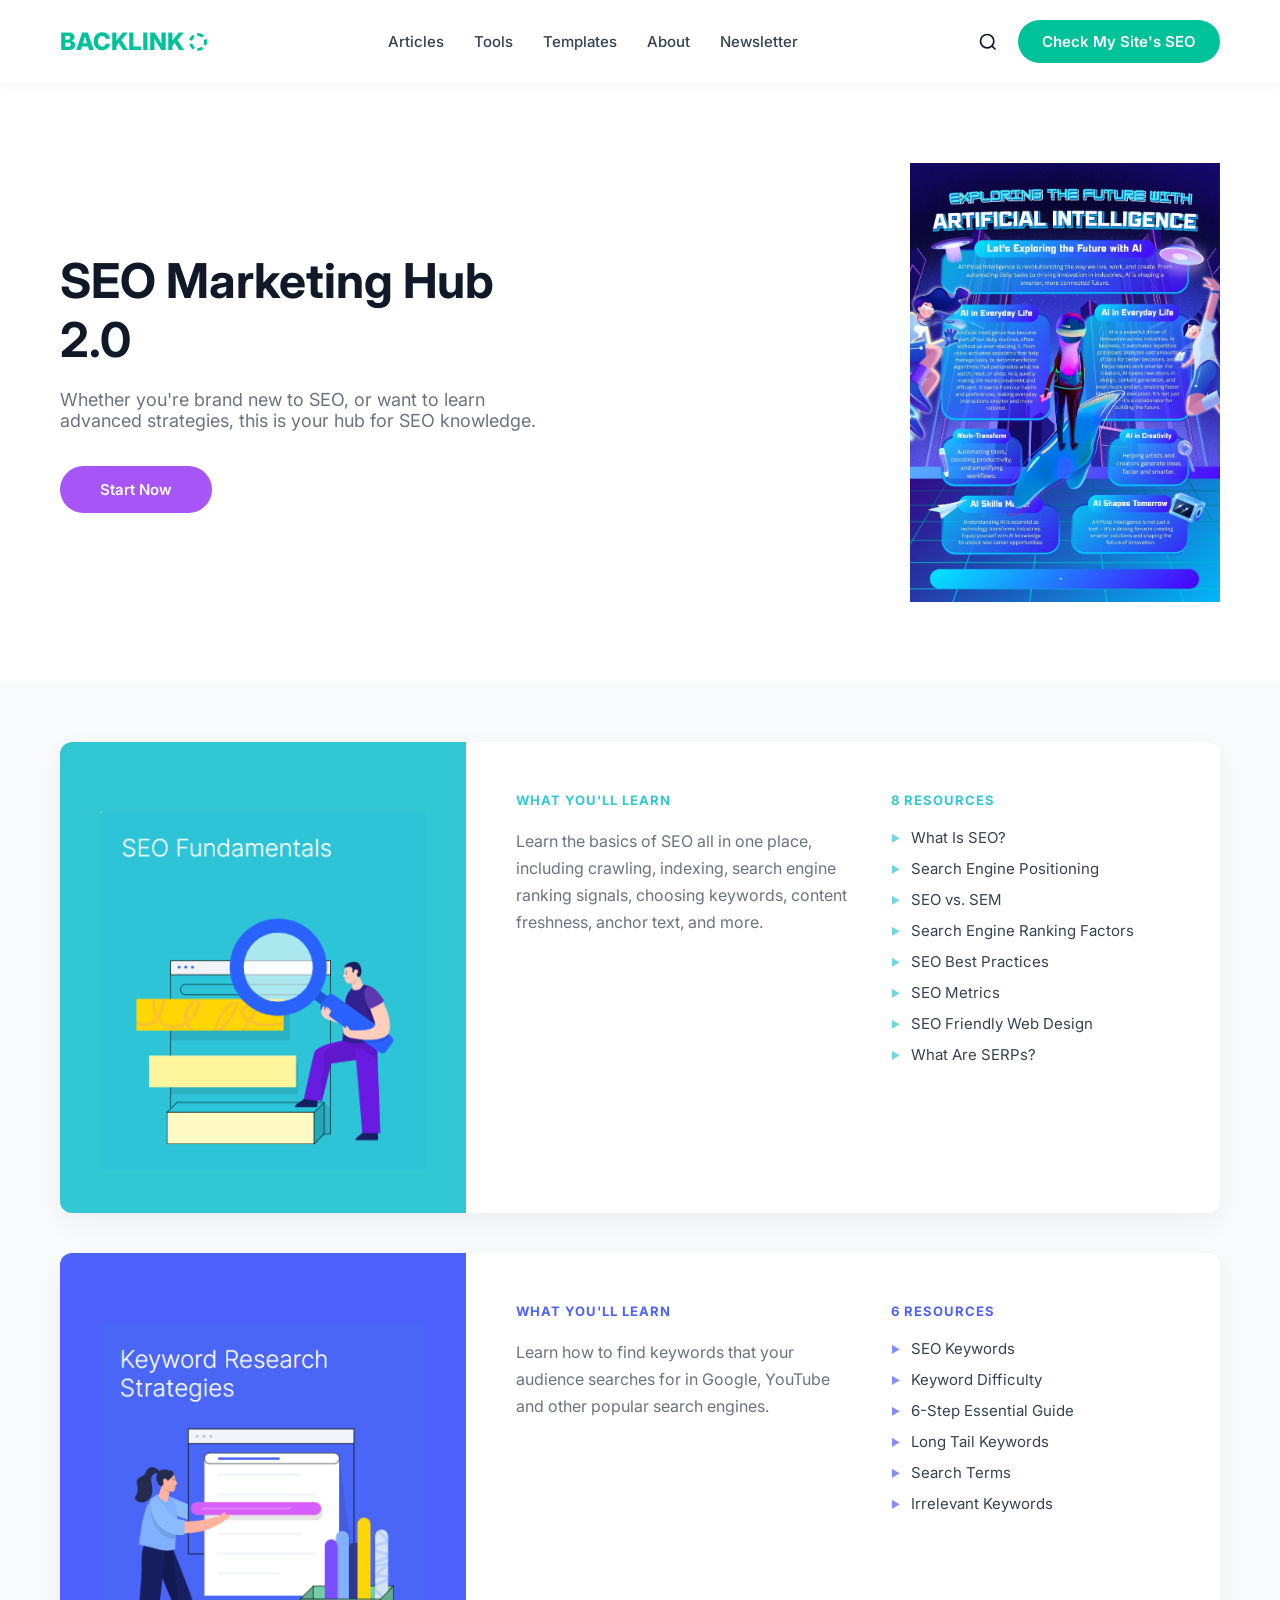
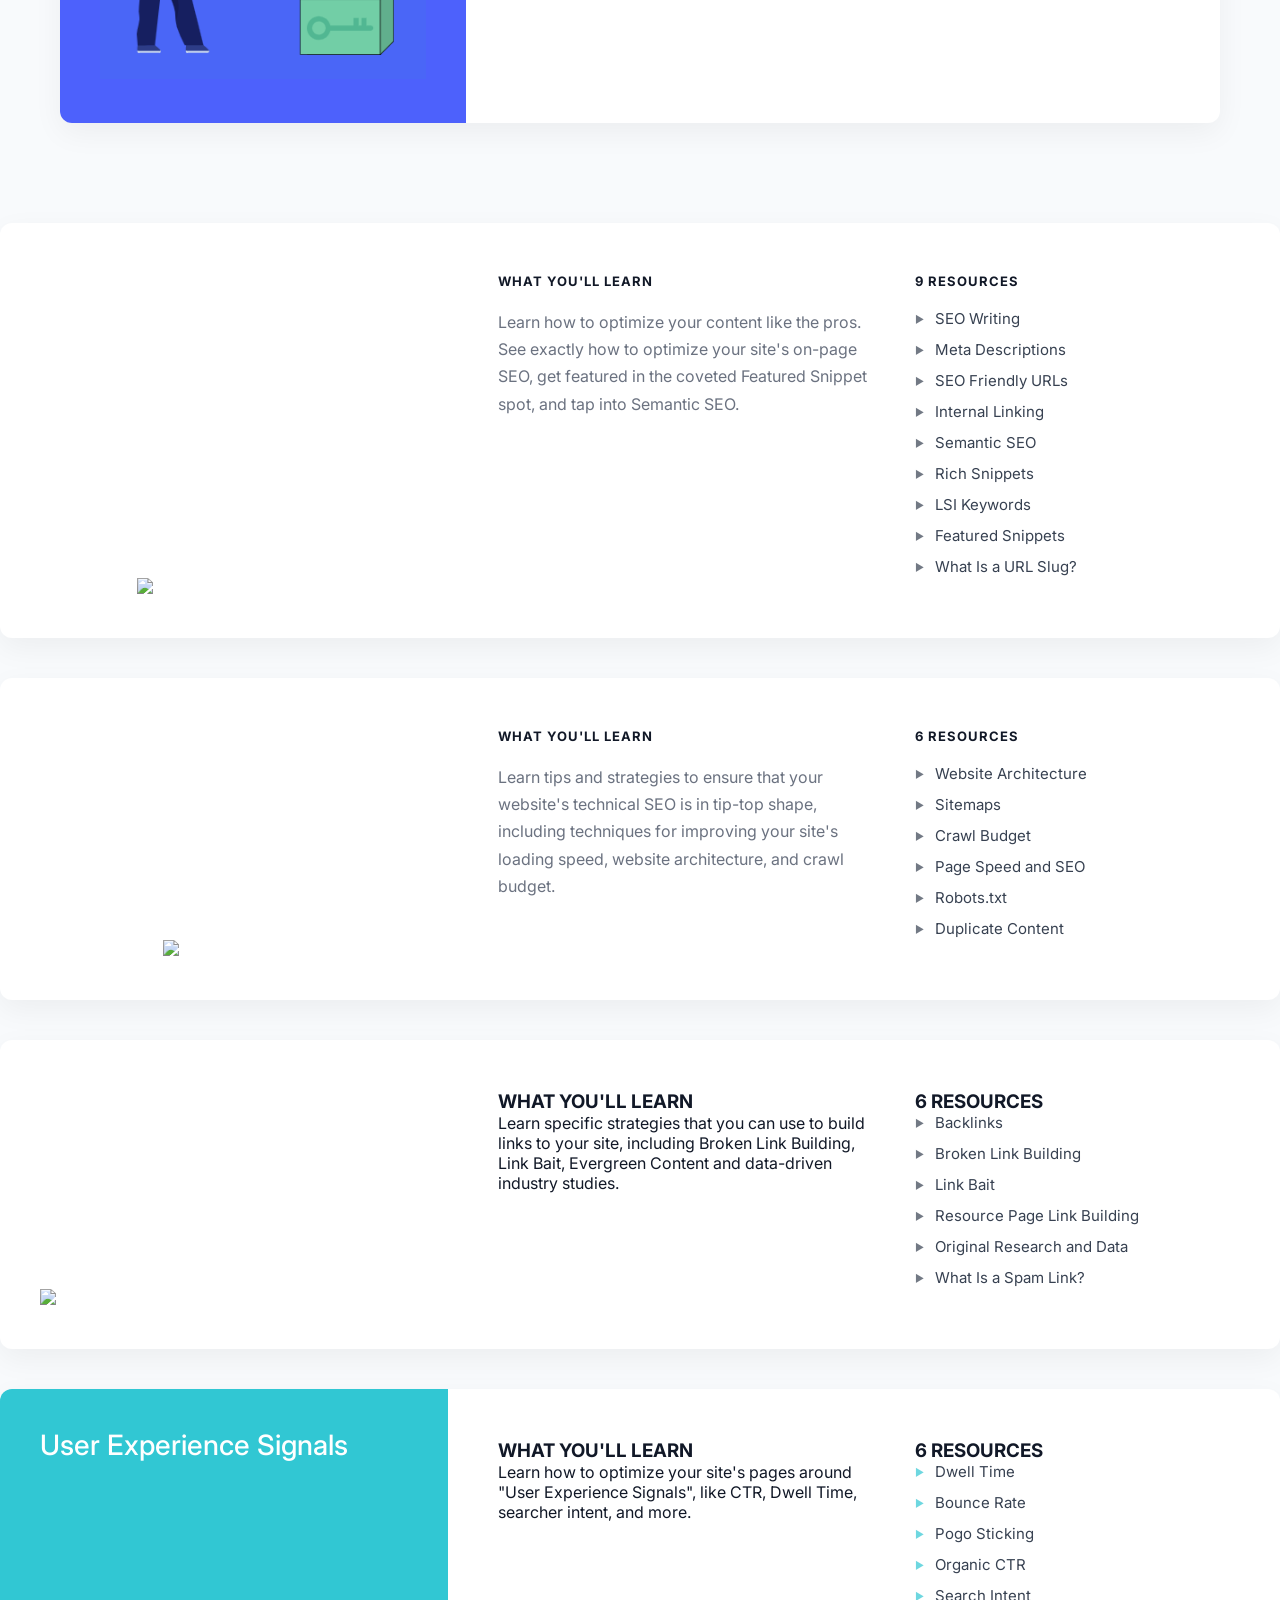
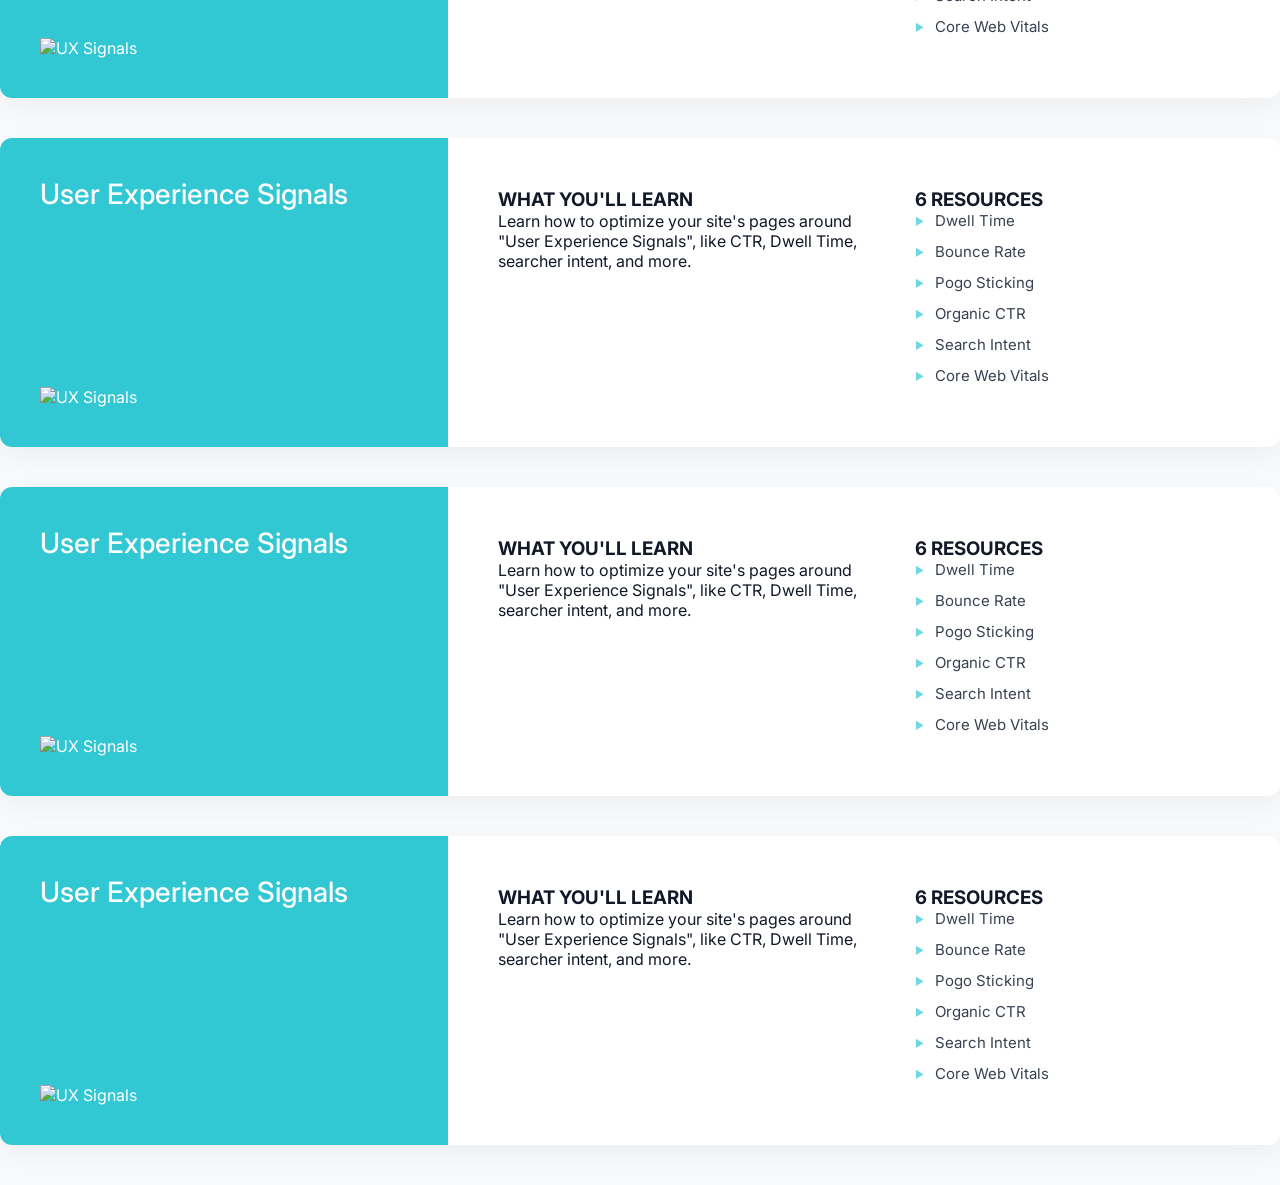
==== 2ndPage/2ndindex.html @ eccbd090 "first commit" ====
<!DOCTYPE html>
<html lang="en">
<head>
    <meta charset="UTF-8">
    <meta name="viewport" content="width=device-width, initial-scale=1.0">
    <title>SEO Marketing Hub - Clone</title>
    <!-- Using Google Fonts -->
    <link href="https://fonts.googleapis.com/css2?family=Inter:wght@400;500;600;700&display=swap" rel="stylesheet">
    
    <style>
        /* --- CSS VARIABLES (Existing + New) --- */
        :root {
            --primary-teal: #00C29A;
            --primary-teal-hover: #00a885;
            --primary-purple: #A855F7;
            --primary-purple-hover: #9333EA;
            --card-teal: #31C7D3;
            --card-blue: #4D61FC;
            --text-dark: #111827;
            --text-light: #6B7280;
            --bg-color: #ffffff;
            --font-family: 'Inter', sans-serif;
        }

        /* --- RESET & BASE STYLES --- */
        * {
            margin: 0;
            padding: 0;
            box-sizing: border-box;
        }

        body {
            font-family: var(--font-family);
            background-color: #f8fafc; /* Slightly gray background for contrast */
            color: var(--text-dark);
            overflow-x: hidden;
        }

        a { text-decoration: none; color: inherit; }

        .container {
            max-width: 1200px;
            margin: 0 auto;
            padding: 0 20px;
        }

        /* --- BUTTONS --- */
        .btn {
            display: inline-block;
            padding: 12px 24px;
            border-radius: 50px;
            font-weight: 600;
            font-size: 15px;
            text-align: center;
            cursor: pointer;
            transition: all 0.3s ease;
            border: none;
        }

        .btn-teal { background-color: var(--primary-teal); color: white; }
        .btn-teal:hover { background-color: var(--primary-teal-hover); transform: translateY(-2px); }
        .btn-purple { background-color: var(--primary-purple); color: white; padding: 14px 40px; }
        .btn-purple:hover { transform: translateY(-2px); box-shadow: 0 4px 12px rgba(168, 85, 247, 0.3); }

        /* --- HEADER / NAVBAR --- */
        header {
            padding: 20px 0;
            background: white;
            position: sticky;
            top: 0;
            z-index: 100;
            box-shadow: 0 2px 10px rgba(0,0,0,0.05);
        }

        .nav-container { display: flex; justify-content: space-between; align-items: center; }
        .logo { font-size: 24px; font-weight: 800; color: var(--primary-teal); display: flex; align-items: center; }
        .logo span { display: inline-block; width: 18px; height: 18px; border: 3px dashed var(--primary-teal); border-radius: 50%; margin-left: 5px; }

        .nav-links { display: flex; gap: 30px; align-items: center; }
        .nav-links a { font-size: 15px; font-weight: 500; color: #374151; }
        .nav-right { display: flex; align-items: center; gap: 20px; }

        .mobile-menu-btn { display: none; background: none; border: none; font-size: 24px; cursor: pointer; }

        /* --- HERO SECTION --- */
        .hero { padding: 80px 0; background: white; }
        .hero-container { display: flex; align-items: center; justify-content: space-between; gap: 40px; }
        .hero-content { flex: 1; max-width: 500px; }
        .hero-content h1 { font-size: 48px; margin-bottom: 20px; }
        .hero-content p { font-size: 18px; color: var(--text-light); margin-bottom: 35px; }
        .hero-image { flex: 1; display: flex; justify-content: flex-end; }
        .hero-image img { width: 50%; height: auto; }

        /* --- NEW COURSE SECTIONS (IMAGE CLONE) --- */
        .course-hub { padding: 60px 0; }

        .course-card {
            background: white;
            border-radius: 12px;
            display: flex;
            overflow: hidden;
            margin-bottom: 40px;
            box-shadow: 0 10px 30px rgba(0,0,0,0.05);
        }

        /* Left Side (Visual) */
        .card-visual {
            width: 35%;
            padding: 40px;
            color: white;
            display: flex;
            flex-direction: column;
            justify-content: space-between;
        }

        .card-visual h2 { font-size: 28px; font-weight: 500; line-height: 1.2; }
        .card-illustration { margin-top: 30px; text-align: center; }
        .card-illustration img { max-width: 100%; height: auto; }

        /* Right Side (Content) */
        .card-body {
            width: 65%;
            padding: 50px;
            display: grid;
            grid-template-columns: 1.2fr 1fr;
            gap: 40px;
        }

        .section-title {
            font-size: 13px;
            font-weight: 700;
            text-transform: uppercase;
            letter-spacing: 1px;
            margin-bottom: 20px;
        }

        .learn-text { color: var(--text-light); line-height: 1.7; font-size: 16px; }

        /* Resources List */
        .resource-list { list-style: none; }
        .resource-list li {
            font-size: 15px;
            margin-bottom: 12px;
            padding-left: 20px;
            position: relative;
            cursor: pointer;
            color: #374151;
            transition: 0.2s;
        }

        .resource-list li::before {
            content: "▶";
            position: absolute;
            left: 0;
            font-size: 10px;
            top: 4px;
            opacity: 0.7;
        }

        .resource-list li:hover { color: #000; font-weight: 500; transform: translateX(5px); }

        /* Theme Styling */
        .teal-theme .card-visual { background-color: var(--card-teal); }
        .teal-theme .section-title { color: var(--card-teal); }
        .teal-theme .resource-list li::before { color: var(--card-teal); }

        .blue-theme .card-visual { background-color: var(--card-blue); }
        .blue-theme .section-title { color: var(--card-blue); }
        .blue-theme .resource-list li::before { color: var(--card-blue); }

        /* --- RESPONSIVE DESIGN --- */

        /* Tablet View */
        @media (max-width: 992px) {
            .nav-links { display: none; }
            .mobile-menu-btn { display: block; }
            .course-card { flex-direction: column; }
            .card-visual, .card-body { width: 100%; }
            .card-visual { text-align: center; padding: 30px; }
            .card-illustration img { max-width: 200px; }
        }

        /* Mobile View */
        @media (max-width: 768px) {
            .hero-container { flex-direction: column; text-align: center; }
            .hero-content { max-width: 100%; }
            .card-body { grid-template-columns: 1fr; padding: 30px; gap: 30px; }
            .hero-content h1 { font-size: 32px; }
        }

        /* Mobile Nav Sidebar */
        .mobile-nav {
            position: fixed;
            top: 75px;
            left: -100%;
            width: 100%;
            height: 100vh;
            background: white;
            display: flex;
            flex-direction: column;
            padding: 40px;
            gap: 20px;
            transition: 0.3s;
            z-index: 99;
        }
        .mobile-nav.active { left: 0; }
    </style>
</head>
<body>

    <!-- Header / Navbar -->
    <header>
        <div class="container nav-container">
            <a href="#" class="logo">BACKLINK<span></span></a>
            <nav class="nav-links">
                <a href="#">Articles</a>
                <a href="#">Tools</a>
                <a href="#">Templates</a>
                <a href="#">About</a>
                <a href="#">Newsletter</a>
            </nav>
            <div class="nav-right">
                <svg width="20" height="20" viewBox="0 0 24 24" fill="none" stroke="currentColor" stroke-width="2"><circle cx="11" cy="11" r="8"></circle><line x1="21" y1="21" x2="16.65" y2="16.65"></line></svg>
                <a href="#" class="btn btn-teal">Check My Site's SEO</a>
                <button class="mobile-menu-btn" id="menuBtn">☰</button>
            </div>
        </div>
    </header>

    <div class="mobile-nav" id="mobileNav">
        <a href="#">Articles</a><a href="#">Tools</a><a href="#">Templates</a><a href="#">About</a>
    </div>

    <!-- Hero Section -->
    <section class="hero">
        <div class="container hero-container">
            <div class="hero-content">
                <h1>SEO Marketing Hub 2.0</h1>
                <p>Whether you're brand new to SEO, or want to learn advanced strategies, this is your hub for SEO knowledge.</p>
                <a href="#" class="btn btn-purple">Start Now</a>
            </div>
            <div class="hero-image">
                <img src="Screenshot (6).png" alt="">
                <!-- <img src="https://cdni.iconscout.com/illustration/premium/thumb/seo-marketing-4351980-3622081.png" alt="SEO Illustration"> -->
            </div>
        </div>
    </section>

    <!-- New Course Cards Section (Section Tag Based) -->
    <section class="course-hub">
        <div class="container">
            
            <!-- Card 1: SEO Fundamentals -->
            <section class="course-card teal-theme">
                <div class="card-visual">
                    <!-- <h2>SEO Fundamentals</h2> -->
                    <div class="card-illustration">
                        <img src="Screenshot.png" alt="SEO Icon">
                    </div>
                </div>
                <div class="card-body">
                    <div class="learn-col">
                        <h3 class="section-title">What You'll Learn</h3>
                        <p class="learn-text">Learn the basics of SEO all in one place, including crawling, indexing, search engine ranking signals, choosing keywords, content freshness, anchor text, and more.</p>
                    </div>
                    <div class="resource-col">
                        <h3 class="section-title">8 Resources</h3>
                        <ul class="resource-list">
                            <li>What Is SEO?</li>
                            <li>Search Engine Positioning</li>
                            <li>SEO vs. SEM</li>
                            <li>Search Engine Ranking Factors</li>
                            <li>SEO Best Practices</li>
                            <li>SEO Metrics</li>
                            <li>SEO Friendly Web Design</li>
                            <li>What Are SERPs?</li>
                        </ul>
                    </div>
                </div>
            </section>

            <!-- Card 2: Keyword Research Strategies -->
            <section class="course-card blue-theme">
                <div class="card-visual">
                    <!-- <h2>Keyword Research Strategies</h2> -->
                    <div class="card-illustration">
                        <img src="Screenshot (1).png" alt="Keyword Icon">
                    </div>
                </div>
                <div class="card-body">
                    <div class="learn-col">
                        <h3 class="section-title">What You'll Learn</h3>
                        <p class="learn-text">Learn how to find keywords that your audience searches for in Google, YouTube and other popular search engines.</p>
                    </div>
                    <div class="resource-col">
                        <h3 class="section-title">6 Resources</h3>
                        <ul class="resource-list">
                            <li>SEO Keywords</li>
                            <li>Keyword Difficulty</li>
                            <li>6-Step Essential Guide</li>
                            <li>Long Tail Keywords</li>
                            <li>Search Terms</li>
                            <li>Irrelevant Keywords</li>
                        </ul>
                    </div>
                </div>
            </section>

        </div>
    </section>

    <script>
        // Existing Menu Toggle
        const menuBtn = document.getElementById('menuBtn');
        const mobileNav = document.getElementById('mobileNav');

        menuBtn.addEventListener('click', () => {
            mobileNav.classList.toggle('active');
            menuBtn.innerHTML = mobileNav.classList.contains('active') ? '✕' : '☰';
        });

        // Interactive Resource List
        document.querySelectorAll('.resource-list li').forEach(item => {
            item.addEventListener('click', function() {
                alert("Navigating to: " + this.innerText);
            });
        });
    </script>







            <!-- সেকশন ১: Content Optimization Strategies -->
        <section class="course-card yellow-theme">
            <div class="card-visual">
                <h2>Content Optimization Strategies</h2>
                <div class="card-illustration">
                    <!-- এখানে আপনার ইলাস্ট্রেশন ইমেজ দিন -->
                    <img src="https://cdni.iconscout.com/illustration/premium/thumb/content-optimization-illustration-download-in-svg-png-gif-file-formats--marketing-strategy-digital-seo-pack-business-illustrations-4713589.png" alt="Content Optimization">
                </div>
            </div>
            
            <div class="card-body">
                <div class="learn-col">
                    <h3 class="section-title">WHAT YOU'LL LEARN</h3>
                    <p class="learn-text">
                        Learn how to optimize your content like the pros. See exactly how to optimize your site's on-page SEO, get featured in the coveted Featured Snippet spot, and tap into Semantic SEO.
                    </p>
                </div>
                <div class="resource-col">
                    <h3 class="section-title">9 RESOURCES</h3>
                    <ul class="resource-list">
                        <li>SEO Writing</li>
                        <li>Meta Descriptions</li>
                        <li>SEO Friendly URLs</li>
                        <li>Internal Linking</li>
                        <li>Semantic SEO</li>
                        <li>Rich Snippets</li>
                        <li>LSI Keywords</li>
                        <li>Featured Snippets</li>
                        <li>What Is a URL Slug?</li>
                    </ul>
                </div>
            </div>
        </section>

        <!-- সেকশন ২: Technical SEO -->
        <section class="course-card purple-theme">
            <div class="card-visual">
                <h2>Technical SEO</h2>
                <div class="card-illustration">
                    <!-- এখানে আপনার ইলাস্ট্রেশন ইমেজ দিন -->
                    <img src="https://cdni.iconscout.com/illustration/premium/thumb/technical-seo-illustration-download-in-svg-png-gif-file-formats--website-development-digital-marketing-search-engine-optimization-coding-pack-business-illustrations-5345638.png" alt="Technical SEO">
                </div>
            </div>
            
            <div class="card-body">
                <div class="learn-col">
                    <h3 class="section-title">WHAT YOU'LL LEARN</h3>
                    <p class="learn-text">
                        Learn tips and strategies to ensure that your website's technical SEO is in tip-top shape, including techniques for improving your site's loading speed, website architecture, and crawl budget.
                    </p>
                </div>
                <div class="resource-col">
                    <h3 class="section-title">6 RESOURCES</h3>
                    <ul class="resource-list">
                        <li>Website Architecture</li>
                        <li>Sitemaps</li>
                        <li>Crawl Budget</li>
                        <li>Page Speed and SEO</li>
                        <li>Robots.txt</li>
                        <li>Duplicate Content</li>
                    </ul>
                </div>
            </div>
        </section>





         <!-- সেকশন ১: Link Building -->
        <section class="course-card orange-theme">
            <div class="card-visual">
                <h2>Link Building for SEO</h2>
                <div class="illustration">
                    <img src="https://cdni.iconscout.com/illustration/premium/thumb/link-building-illustration-download-in-svg-png-gif-file-formats--seo-backlinks-digital-marketing-optimization-pack-business-illustrations-4819779.png" alt="Link Building">
                </div>
            </div>
            <div class="card-body">
                <div class="learn-info">
                    <h3>WHAT YOU'LL LEARN</h3>
                    <p>Learn specific strategies that you can use to build links to your site, including Broken Link Building, Link Bait, Evergreen Content and data-driven industry studies.</p>
                </div>
                <div class="resource-info">
                    <h3>6 RESOURCES</h3>
                    <ul class="resource-list">
                        <li>Backlinks</li>
                        <li>Broken Link Building</li>
                        <li>Link Bait</li>
                        <li>Resource Page Link Building</li>
                        <li>Original Research and Data</li>
                        <li>What Is a Spam Link?</li>
                    </ul>
                </div>
            </div>
        </section>

        <!-- সেকশন ২: User Experience Signals -->
        <section class="course-card teal-theme">
            <div class="card-visual">
                <h2>User Experience Signals</h2>
                <div class="illustration">
                    <img src="https://cdni.iconscout.com/illustration/premium/thumb/user-experience-illustration-download-in-svg-png-gif-file-formats--interface-ux-business-optimization-strategy-pack-illustrations-5077065.png" alt="UX Signals">
                </div>
            </div>
            <div class="card-body">
                <div class="learn-info">
                    <h3>WHAT YOU'LL LEARN</h3>
                    <p>Learn how to optimize your site's pages around "User Experience Signals", like CTR, Dwell Time, searcher intent, and more.</p>
                </div>
                <div class="resource-info">
                    <h3>6 RESOURCES</h3>
                    <ul class="resource-list">
                        <li>Dwell Time</li>
                        <li>Bounce Rate</li>
                        <li>Pogo Sticking</li>
                        <li>Organic CTR</li>
                        <li>Search Intent</li>
                        <li>Core Web Vitals</li>
                    </ul>
                </div>
            </div>
        </section>
        <!-- সেকশন 3: User Experience Signals -->
        <section class="course-card teal-theme">
            <div class="card-visual">
                <h2>User Experience Signals</h2>
                <div class="illustration">
                    <img src="https://cdni.iconscout.com/illustration/premium/thumb/user-experience-illustration-download-in-svg-png-gif-file-formats--interface-ux-business-optimization-strategy-pack-illustrations-5077065.png" alt="UX Signals">
                </div>
            </div>
            <div class="card-body">
                <div class="learn-info">
                    <h3>WHAT YOU'LL LEARN</h3>
                    <p>Learn how to optimize your site's pages around "User Experience Signals", like CTR, Dwell Time, searcher intent, and more.</p>
                </div>
                <div class="resource-info">
                    <h3>6 RESOURCES</h3>
                    <ul class="resource-list">
                        <li>Dwell Time</li>
                        <li>Bounce Rate</li>
                        <li>Pogo Sticking</li>
                        <li>Organic CTR</li>
                        <li>Search Intent</li>
                        <li>Core Web Vitals</li>
                    </ul>
                </div>
            </div>
        </section>
        <!-- সেকশন 4: User Experience Signals -->
        <section class="course-card teal-theme">
            <div class="card-visual">
                <h2>User Experience Signals</h2>
                <div class="illustration">
                    <img src="https://cdni.iconscout.com/illustration/premium/thumb/user-experience-illustration-download-in-svg-png-gif-file-formats--interface-ux-business-optimization-strategy-pack-illustrations-5077065.png" alt="UX Signals">
                </div>
            </div>
            <div class="card-body">
                <div class="learn-info">
                    <h3>WHAT YOU'LL LEARN</h3>
                    <p>Learn how to optimize your site's pages around "User Experience Signals", like CTR, Dwell Time, searcher intent, and more.</p>
                </div>
                <div class="resource-info">
                    <h3>6 RESOURCES</h3>
                    <ul class="resource-list">
                        <li>Dwell Time</li>
                        <li>Bounce Rate</li>
                        <li>Pogo Sticking</li>
                        <li>Organic CTR</li>
                        <li>Search Intent</li>
                        <li>Core Web Vitals</li>
                    </ul>
                </div>
            </div>
        </section>
        <!-- সেকশন 4: User Experience Signals -->
        <section class="course-card teal-theme">
            <div class="card-visual">
                <h2>User Experience Signals</h2>
                <div class="illustration">
                    <img src="https://cdni.iconscout.com/illustration/premium/thumb/user-experience-illustration-download-in-svg-png-gif-file-formats--interface-ux-business-optimization-strategy-pack-illustrations-5077065.png" alt="UX Signals">
                </div>
            </div>
            <div class="card-body">
                <div class="learn-info">
                    <h3>WHAT YOU'LL LEARN</h3>
                    <p>Learn how to optimize your site's pages around "User Experience Signals", like CTR, Dwell Time, searcher intent, and more.</p>
                </div>
                <div class="resource-info">
                    <h3>6 RESOURCES</h3>
                    <ul class="resource-list">
                        <li>Dwell Time</li>
                        <li>Bounce Rate</li>
                        <li>Pogo Sticking</li>
                        <li>Organic CTR</li>
                        <li>Search Intent</li>
                        <li>Core Web Vitals</li>
                    </ul>
                </div>
            </div>
        </section>








        







</body>
</html>
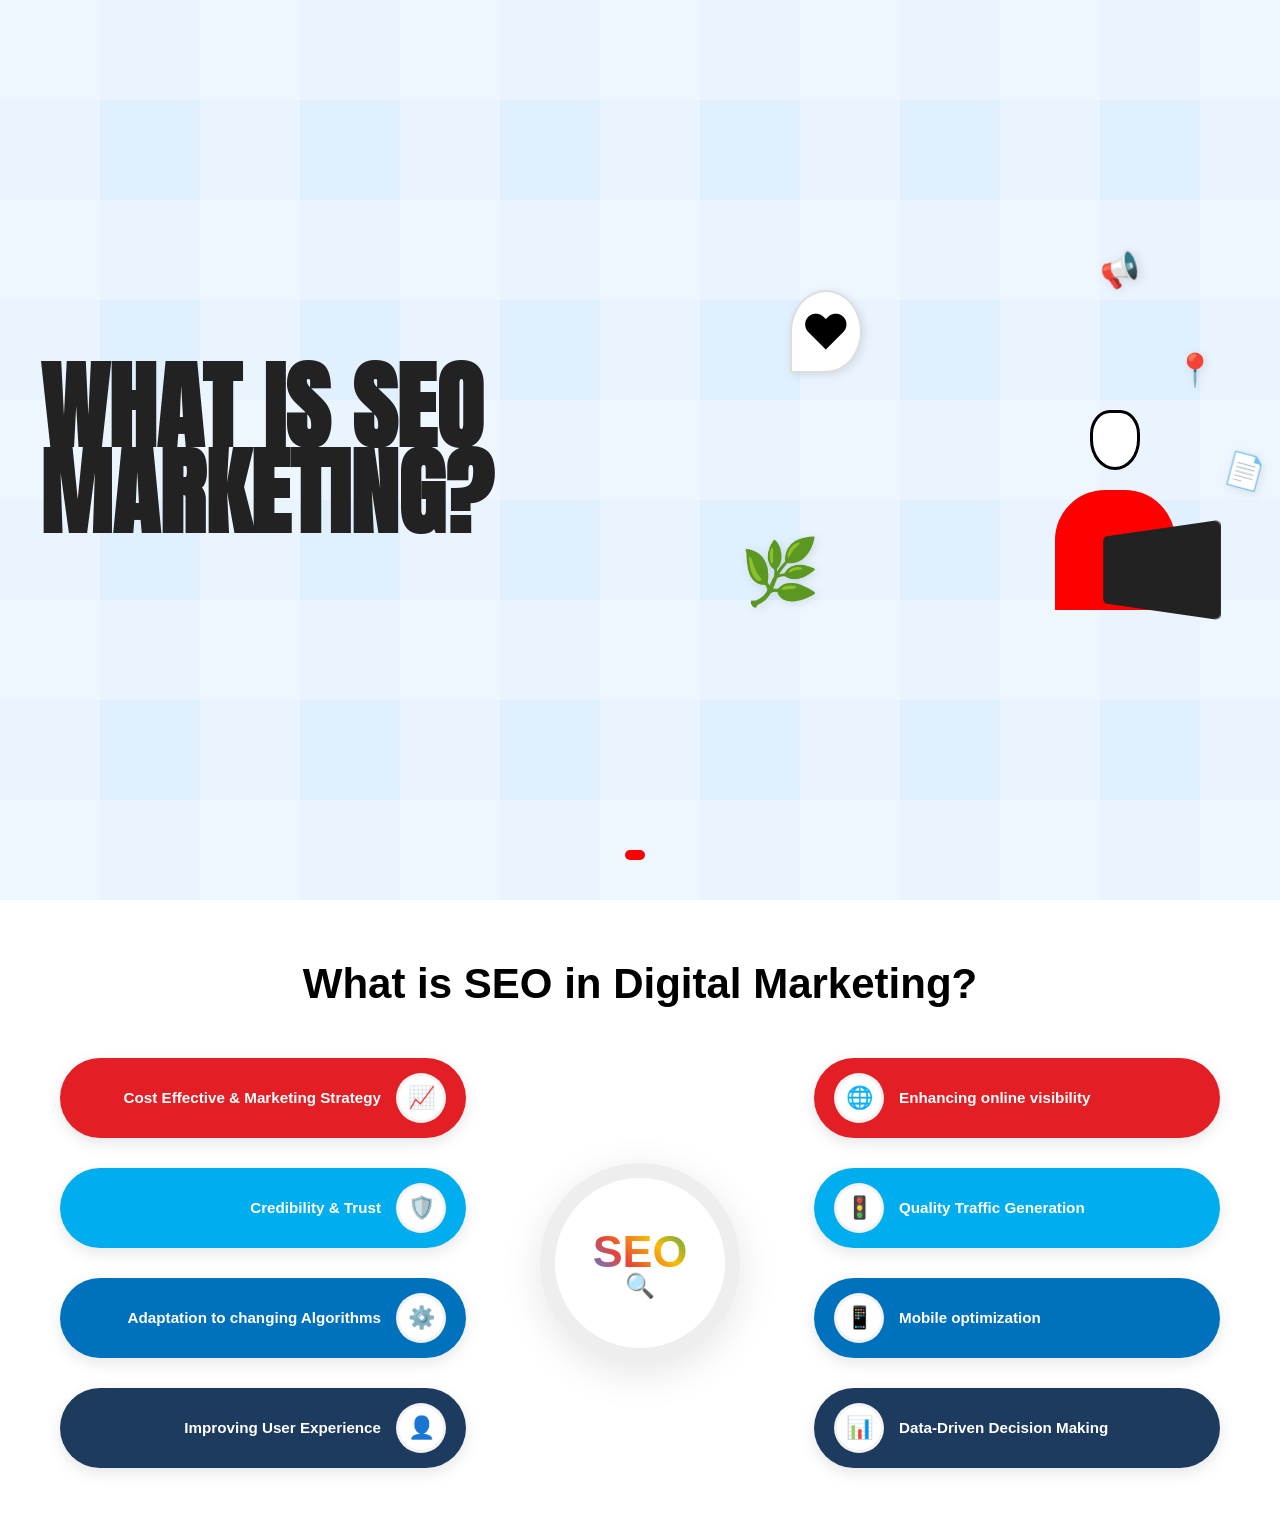
==== commit d4b4c76a: "2nd page add" ====
--- a/2ndPage/2ndindex.html
+++ b/2ndPage/2ndindex.html
@@ -3,551 +3,115 @@
 <head>
     <meta charset="UTF-8">
     <meta name="viewport" content="width=device-width, initial-scale=1.0">
-    <title>SEO Marketing Hub - Clone</title>
-    <!-- Using Google Fonts -->
-    <link href="https://fonts.googleapis.com/css2?family=Inter:wght@400;500;600;700&display=swap" rel="stylesheet">
-    
-    <style>
-        /* --- CSS VARIABLES (Existing + New) --- */
-        :root {
-            --primary-teal: #00C29A;
-            --primary-teal-hover: #00a885;
-            --primary-purple: #A855F7;
-            --primary-purple-hover: #9333EA;
-            --card-teal: #31C7D3;
-            --card-blue: #4D61FC;
-            --text-dark: #111827;
-            --text-light: #6B7280;
-            --bg-color: #ffffff;
-            --font-family: 'Inter', sans-serif;
-        }
-
-        /* --- RESET & BASE STYLES --- */
-        * {
-            margin: 0;
-            padding: 0;
-            box-sizing: border-box;
-        }
-
-        body {
-            font-family: var(--font-family);
-            background-color: #f8fafc; /* Slightly gray background for contrast */
-            color: var(--text-dark);
-            overflow-x: hidden;
-        }
-
-        a { text-decoration: none; color: inherit; }
-
-        .container {
-            max-width: 1200px;
-            margin: 0 auto;
-            padding: 0 20px;
-        }
-
-        /* --- BUTTONS --- */
-        .btn {
-            display: inline-block;
-            padding: 12px 24px;
-            border-radius: 50px;
-            font-weight: 600;
-            font-size: 15px;
-            text-align: center;
-            cursor: pointer;
-            transition: all 0.3s ease;
-            border: none;
-        }
-
-        .btn-teal { background-color: var(--primary-teal); color: white; }
-        .btn-teal:hover { background-color: var(--primary-teal-hover); transform: translateY(-2px); }
-        .btn-purple { background-color: var(--primary-purple); color: white; padding: 14px 40px; }
-        .btn-purple:hover { transform: translateY(-2px); box-shadow: 0 4px 12px rgba(168, 85, 247, 0.3); }
-
-        /* --- HEADER / NAVBAR --- */
-        header {
-            padding: 20px 0;
-            background: white;
-            position: sticky;
-            top: 0;
-            z-index: 100;
-            box-shadow: 0 2px 10px rgba(0,0,0,0.05);
-        }
-
-        .nav-container { display: flex; justify-content: space-between; align-items: center; }
-        .logo { font-size: 24px; font-weight: 800; color: var(--primary-teal); display: flex; align-items: center; }
-        .logo span { display: inline-block; width: 18px; height: 18px; border: 3px dashed var(--primary-teal); border-radius: 50%; margin-left: 5px; }
-
-        .nav-links { display: flex; gap: 30px; align-items: center; }
-        .nav-links a { font-size: 15px; font-weight: 500; color: #374151; }
-        .nav-right { display: flex; align-items: center; gap: 20px; }
-
-        .mobile-menu-btn { display: none; background: none; border: none; font-size: 24px; cursor: pointer; }
-
-        /* --- HERO SECTION --- */
-        .hero { padding: 80px 0; background: white; }
-        .hero-container { display: flex; align-items: center; justify-content: space-between; gap: 40px; }
-        .hero-content { flex: 1; max-width: 500px; }
-        .hero-content h1 { font-size: 48px; margin-bottom: 20px; }
-        .hero-content p { font-size: 18px; color: var(--text-light); margin-bottom: 35px; }
-        .hero-image { flex: 1; display: flex; justify-content: flex-end; }
-        .hero-image img { width: 50%; height: auto; }
-
-        /* --- NEW COURSE SECTIONS (IMAGE CLONE) --- */
-        .course-hub { padding: 60px 0; }
-
-        .course-card {
-            background: white;
-            border-radius: 12px;
-            display: flex;
-            overflow: hidden;
-            margin-bottom: 40px;
-            box-shadow: 0 10px 30px rgba(0,0,0,0.05);
-        }
-
-        /* Left Side (Visual) */
-        .card-visual {
-            width: 35%;
-            padding: 40px;
-            color: white;
-            display: flex;
-            flex-direction: column;
-            justify-content: space-between;
-        }
-
-        .card-visual h2 { font-size: 28px; font-weight: 500; line-height: 1.2; }
-        .card-illustration { margin-top: 30px; text-align: center; }
-        .card-illustration img { max-width: 100%; height: auto; }
-
-        /* Right Side (Content) */
-        .card-body {
-            width: 65%;
-            padding: 50px;
-            display: grid;
-            grid-template-columns: 1.2fr 1fr;
-            gap: 40px;
-        }
-
-        .section-title {
-            font-size: 13px;
-            font-weight: 700;
-            text-transform: uppercase;
-            letter-spacing: 1px;
-            margin-bottom: 20px;
-        }
-
-        .learn-text { color: var(--text-light); line-height: 1.7; font-size: 16px; }
-
-        /* Resources List */
-        .resource-list { list-style: none; }
-        .resource-list li {
-            font-size: 15px;
-            margin-bottom: 12px;
-            padding-left: 20px;
-            position: relative;
-            cursor: pointer;
-            color: #374151;
-            transition: 0.2s;
-        }
-
-        .resource-list li::before {
-            content: "▶";
-            position: absolute;
-            left: 0;
-            font-size: 10px;
-            top: 4px;
-            opacity: 0.7;
-        }
-
-        .resource-list li:hover { color: #000; font-weight: 500; transform: translateX(5px); }
-
-        /* Theme Styling */
-        .teal-theme .card-visual { background-color: var(--card-teal); }
-        .teal-theme .section-title { color: var(--card-teal); }
-        .teal-theme .resource-list li::before { color: var(--card-teal); }
-
-        .blue-theme .card-visual { background-color: var(--card-blue); }
-        .blue-theme .section-title { color: var(--card-blue); }
-        .blue-theme .resource-list li::before { color: var(--card-blue); }
-
-        /* --- RESPONSIVE DESIGN --- */
-
-        /* Tablet View */
-        @media (max-width: 992px) {
-            .nav-links { display: none; }
-            .mobile-menu-btn { display: block; }
-            .course-card { flex-direction: column; }
-            .card-visual, .card-body { width: 100%; }
-            .card-visual { text-align: center; padding: 30px; }
-            .card-illustration img { max-width: 200px; }
-        }
-
-        /* Mobile View */
-        @media (max-width: 768px) {
-            .hero-container { flex-direction: column; text-align: center; }
-            .hero-content { max-width: 100%; }
-            .card-body { grid-template-columns: 1fr; padding: 30px; gap: 30px; }
-            .hero-content h1 { font-size: 32px; }
-        }
-
-        /* Mobile Nav Sidebar */
-        .mobile-nav {
-            position: fixed;
-            top: 75px;
-            left: -100%;
-            width: 100%;
-            height: 100vh;
-            background: white;
-            display: flex;
-            flex-direction: column;
-            padding: 40px;
-            gap: 20px;
-            transition: 0.3s;
-            z-index: 99;
-        }
-        .mobile-nav.active { left: 0; }
-    </style>
+    <title>What is SEO Marketing?</title>
+    <link rel="stylesheet" href="2ndstyle.css">
+    <!-- Importing a bold font similar to the image -->
+    <link href="https://fonts.googleapis.com/css2?family=Anton&family=Inter:wght@400;700&display=swap" rel="stylesheet">
+    <link rel="icon" type="" href="image copy 4.png">
 </head>
 <body>
 
-    <!-- Header / Navbar -->
-    <header>
-        <div class="container nav-container">
-            <a href="#" class="logo">BACKLINK<span></span></a>
-            <nav class="nav-links">
-                <a href="#">Articles</a>
-                <a href="#">Tools</a>
-                <a href="#">Templates</a>
-                <a href="#">About</a>
-                <a href="#">Newsletter</a>
-            </nav>
-            <div class="nav-right">
-                <svg width="20" height="20" viewBox="0 0 24 24" fill="none" stroke="currentColor" stroke-width="2"><circle cx="11" cy="11" r="8"></circle><line x1="21" y1="21" x2="16.65" y2="16.65"></line></svg>
-                <a href="#" class="btn btn-teal">Check My Site's SEO</a>
-                <button class="mobile-menu-btn" id="menuBtn">☰</button>
+    <main class="hero-container">
+        <div class="grid-background"></div>
+        
+        <div class="content-wrapper">
+            <!-- Left Side: Text Content -->
+            <div class="text-section">
+                <h1>WHAT IS SEO <br> MARKETING?</h1>
+            </div>
+
+            <!-- Right Side: Illustration Placeholder -->
+            <div class="illustration-section">
+                <div class="illustration-container">
+                    <!-- Main Person Shape (Simplified) -->
+                    <div class="person">
+                        <div class="head"></div>
+                        <div class="body"></div>
+                        <div class="laptop"></div>
+                    </div>
+                    <!-- Surrounding Icons (Simplified) -->
+                    <div class="icon heart">❤️</div>
+                    <div class="icon megaphone">📢</div>
+                    <div class="icon location">📍</div>
+                    <div class="icon document">📄</div>
+                    <div class="icon plant">🌿</div>
+                </div>
             </div>
         </div>
-    </header>
 
-    <div class="mobile-nav" id="mobileNav">
-        <a href="#">Articles</a><a href="#">Tools</a><a href="#">Templates</a><a href="#">About</a>
-    </div>
-
-    <!-- Hero Section -->
-    <section class="hero">
-        <div class="container hero-container">
-            <div class="hero-content">
-                <h1>SEO Marketing Hub 2.0</h1>
-                <p>Whether you're brand new to SEO, or want to learn advanced strategies, this is your hub for SEO knowledge.</p>
-                <a href="#" class="btn btn-purple">Start Now</a>
+        <!-- Footer Logo -->
+        <footer class="footer">
+            <div class="logo">
+                <span class="logo-icon"></span>
+                <span class="logo-text"></span>
             </div>
-            <div class="hero-image">
-                <img src="Screenshot (6).png" alt="">
-                <!-- <img src="https://cdni.iconscout.com/illustration/premium/thumb/seo-marketing-4351980-3622081.png" alt="SEO Illustration"> -->
-            </div>
-        </div>
-    </section>
-
-    <!-- New Course Cards Section (Section Tag Based) -->
-    <section class="course-hub">
-        <div class="container">
-            
-            <!-- Card 1: SEO Fundamentals -->
-            <section class="course-card teal-theme">
-                <div class="card-visual">
-                    <!-- <h2>SEO Fundamentals</h2> -->
-                    <div class="card-illustration">
-                        <img src="Screenshot.png" alt="SEO Icon">
-                    </div>
-                </div>
-                <div class="card-body">
-                    <div class="learn-col">
-                        <h3 class="section-title">What You'll Learn</h3>
-                        <p class="learn-text">Learn the basics of SEO all in one place, including crawling, indexing, search engine ranking signals, choosing keywords, content freshness, anchor text, and more.</p>
-                    </div>
-                    <div class="resource-col">
-                        <h3 class="section-title">8 Resources</h3>
-                        <ul class="resource-list">
-                            <li>What Is SEO?</li>
-                            <li>Search Engine Positioning</li>
-                            <li>SEO vs. SEM</li>
-                            <li>Search Engine Ranking Factors</li>
-                            <li>SEO Best Practices</li>
-                            <li>SEO Metrics</li>
-                            <li>SEO Friendly Web Design</li>
-                            <li>What Are SERPs?</li>
-                        </ul>
-                    </div>
-                </div>
-            </section>
-
-            <!-- Card 2: Keyword Research Strategies -->
-            <section class="course-card blue-theme">
-                <div class="card-visual">
-                    <!-- <h2>Keyword Research Strategies</h2> -->
-                    <div class="card-illustration">
-                        <img src="Screenshot (1).png" alt="Keyword Icon">
-                    </div>
-                </div>
-                <div class="card-body">
-                    <div class="learn-col">
-                        <h3 class="section-title">What You'll Learn</h3>
-                        <p class="learn-text">Learn how to find keywords that your audience searches for in Google, YouTube and other popular search engines.</p>
-                    </div>
-                    <div class="resource-col">
-                        <h3 class="section-title">6 Resources</h3>
-                        <ul class="resource-list">
-                            <li>SEO Keywords</li>
-                            <li>Keyword Difficulty</li>
-                            <li>6-Step Essential Guide</li>
-                            <li>Long Tail Keywords</li>
-                            <li>Search Terms</li>
-                            <li>Irrelevant Keywords</li>
-                        </ul>
-                    </div>
-                </div>
-            </section>
-
-        </div>
-    </section>
-
-    <script>
-        // Existing Menu Toggle
-        const menuBtn = document.getElementById('menuBtn');
-        const mobileNav = document.getElementById('mobileNav');
-
-        menuBtn.addEventListener('click', () => {
-            mobileNav.classList.toggle('active');
-            menuBtn.innerHTML = mobileNav.classList.contains('active') ? '✕' : '☰';
-        });
-
-        // Interactive Resource List
-        document.querySelectorAll('.resource-list li').forEach(item => {
-            item.addEventListener('click', function() {
-                alert("Navigating to: " + this.innerText);
-            });
-        });
-    </script>
+        </footer>
+    </main>
 
 
 
 
 
+    <!-- SEO Infographic Section Start -->
+<section class="seo-marketing-container">
 
+    <h2>What is SEO in Digital Marketing?</h2>
 
-            <!-- সেকশন ১: Content Optimization Strategies -->
-        <section class="course-card yellow-theme">
-            <div class="card-visual">
-                <h2>Content Optimization Strategies</h2>
-                <div class="card-illustration">
-                    <!-- এখানে আপনার ইলাস্ট্রেশন ইমেজ দিন -->
-                    <img src="https://cdni.iconscout.com/illustration/premium/thumb/content-optimization-illustration-download-in-svg-png-gif-file-formats--marketing-strategy-digital-seo-pack-business-illustrations-4713589.png" alt="Content Optimization">
-                </div>
+    <div class="infographic-wrapper">
+        <!-- Left Column -->
+        <div class="info-column left-side">
+            <div class="info-item bg-red">
+                <div class="text">Cost Effective & Marketing Strategy</div>
+                <div class="icon-box">📈</div>
             </div>
-            
-            <div class="card-body">
-                <div class="learn-col">
-                    <h3 class="section-title">WHAT YOU'LL LEARN</h3>
-                    <p class="learn-text">
-                        Learn how to optimize your content like the pros. See exactly how to optimize your site's on-page SEO, get featured in the coveted Featured Snippet spot, and tap into Semantic SEO.
-                    </p>
-                </div>
-                <div class="resource-col">
-                    <h3 class="section-title">9 RESOURCES</h3>
-                    <ul class="resource-list">
-                        <li>SEO Writing</li>
-                        <li>Meta Descriptions</li>
-                        <li>SEO Friendly URLs</li>
-                        <li>Internal Linking</li>
-                        <li>Semantic SEO</li>
-                        <li>Rich Snippets</li>
-                        <li>LSI Keywords</li>
-                        <li>Featured Snippets</li>
-                        <li>What Is a URL Slug?</li>
-                    </ul>
-                </div>
+            <div class="info-item bg-cyan">
+                <div class="text">Credibility & Trust</div>
+                <div class="icon-box">🛡️</div>
             </div>
-        </section>
+            <div class="info-item bg-blue">
+                <div class="text">Adaptation to changing Algorithms</div>
+                <div class="icon-box">⚙️</div>
+            </div>
+            <div class="info-item bg-navy">
+                <div class="text">Improving User Experience</div>
+                <div class="icon-box">👤</div>
+            </div>
+        </div>
 
-        <!-- সেকশন ২: Technical SEO -->
-        <section class="course-card purple-theme">
-            <div class="card-visual">
-                <h2>Technical SEO</h2>
-                <div class="card-illustration">
-                    <!-- এখানে আপনার ইলাস্ট্রেশন ইমেজ দিন -->
-                    <img src="https://cdni.iconscout.com/illustration/premium/thumb/technical-seo-illustration-download-in-svg-png-gif-file-formats--website-development-digital-marketing-search-engine-optimization-coding-pack-business-illustrations-5345638.png" alt="Technical SEO">
-                </div>
+        <!-- Center Hub -->
+        <div class="center-hub">
+            <span>SEO</span>
+            <div class="magnifier">🔍</div>
+        </div>
+
+        <!-- Right Column -->
+        <div class="info-column right-side">
+            <div class="info-item bg-red">
+                <div class="text">Enhancing online visibility</div>
+                <div class="icon-box">🌐</div>
             </div>
-            
-            <div class="card-body">
-                <div class="learn-col">
-                    <h3 class="section-title">WHAT YOU'LL LEARN</h3>
-                    <p class="learn-text">
-                        Learn tips and strategies to ensure that your website's technical SEO is in tip-top shape, including techniques for improving your site's loading speed, website architecture, and crawl budget.
-                    </p>
-                </div>
-                <div class="resource-col">
-                    <h3 class="section-title">6 RESOURCES</h3>
-                    <ul class="resource-list">
-                        <li>Website Architecture</li>
-                        <li>Sitemaps</li>
-                        <li>Crawl Budget</li>
-                        <li>Page Speed and SEO</li>
-                        <li>Robots.txt</li>
-                        <li>Duplicate Content</li>
-                    </ul>
-                </div>
+            <div class="info-item bg-cyan">
+                <div class="text">Quality Traffic Generation</div>
+                <div class="icon-box">🚦</div>
             </div>
-        </section>
+            <div class="info-item bg-blue">
+                <div class="text">Mobile optimization</div>
+                <div class="icon-box">📱</div>
+            </div>
+            <div class="info-item bg-navy">
+                <div class="text">Data-Driven Decision Making</div>
+                <div class="icon-box">📊</div>
+            </div>
+        </div>
+    </div>
+
+</section>
+<!-- SEO Infographic Section End -->
 
 
 
 
 
-         <!-- সেকশন ১: Link Building -->
-        <section class="course-card orange-theme">
-            <div class="card-visual">
-                <h2>Link Building for SEO</h2>
-                <div class="illustration">
-                    <img src="https://cdni.iconscout.com/illustration/premium/thumb/link-building-illustration-download-in-svg-png-gif-file-formats--seo-backlinks-digital-marketing-optimization-pack-business-illustrations-4819779.png" alt="Link Building">
-                </div>
-            </div>
-            <div class="card-body">
-                <div class="learn-info">
-                    <h3>WHAT YOU'LL LEARN</h3>
-                    <p>Learn specific strategies that you can use to build links to your site, including Broken Link Building, Link Bait, Evergreen Content and data-driven industry studies.</p>
-                </div>
-                <div class="resource-info">
-                    <h3>6 RESOURCES</h3>
-                    <ul class="resource-list">
-                        <li>Backlinks</li>
-                        <li>Broken Link Building</li>
-                        <li>Link Bait</li>
-                        <li>Resource Page Link Building</li>
-                        <li>Original Research and Data</li>
-                        <li>What Is a Spam Link?</li>
-                    </ul>
-                </div>
-            </div>
-        </section>
-
-        <!-- সেকশন ২: User Experience Signals -->
-        <section class="course-card teal-theme">
-            <div class="card-visual">
-                <h2>User Experience Signals</h2>
-                <div class="illustration">
-                    <img src="https://cdni.iconscout.com/illustration/premium/thumb/user-experience-illustration-download-in-svg-png-gif-file-formats--interface-ux-business-optimization-strategy-pack-illustrations-5077065.png" alt="UX Signals">
-                </div>
-            </div>
-            <div class="card-body">
-                <div class="learn-info">
-                    <h3>WHAT YOU'LL LEARN</h3>
-                    <p>Learn how to optimize your site's pages around "User Experience Signals", like CTR, Dwell Time, searcher intent, and more.</p>
-                </div>
-                <div class="resource-info">
-                    <h3>6 RESOURCES</h3>
-                    <ul class="resource-list">
-                        <li>Dwell Time</li>
-                        <li>Bounce Rate</li>
-                        <li>Pogo Sticking</li>
-                        <li>Organic CTR</li>
-                        <li>Search Intent</li>
-                        <li>Core Web Vitals</li>
-                    </ul>
-                </div>
-            </div>
-        </section>
-        <!-- সেকশন 3: User Experience Signals -->
-        <section class="course-card teal-theme">
-            <div class="card-visual">
-                <h2>User Experience Signals</h2>
-                <div class="illustration">
-                    <img src="https://cdni.iconscout.com/illustration/premium/thumb/user-experience-illustration-download-in-svg-png-gif-file-formats--interface-ux-business-optimization-strategy-pack-illustrations-5077065.png" alt="UX Signals">
-                </div>
-            </div>
-            <div class="card-body">
-                <div class="learn-info">
-                    <h3>WHAT YOU'LL LEARN</h3>
-                    <p>Learn how to optimize your site's pages around "User Experience Signals", like CTR, Dwell Time, searcher intent, and more.</p>
-                </div>
-                <div class="resource-info">
-                    <h3>6 RESOURCES</h3>
-                    <ul class="resource-list">
-                        <li>Dwell Time</li>
-                        <li>Bounce Rate</li>
-                        <li>Pogo Sticking</li>
-                        <li>Organic CTR</li>
-                        <li>Search Intent</li>
-                        <li>Core Web Vitals</li>
-                    </ul>
-                </div>
-            </div>
-        </section>
-        <!-- সেকশন 4: User Experience Signals -->
-        <section class="course-card teal-theme">
-            <div class="card-visual">
-                <h2>User Experience Signals</h2>
-                <div class="illustration">
-                    <img src="https://cdni.iconscout.com/illustration/premium/thumb/user-experience-illustration-download-in-svg-png-gif-file-formats--interface-ux-business-optimization-strategy-pack-illustrations-5077065.png" alt="UX Signals">
-                </div>
-            </div>
-            <div class="card-body">
-                <div class="learn-info">
-                    <h3>WHAT YOU'LL LEARN</h3>
-                    <p>Learn how to optimize your site's pages around "User Experience Signals", like CTR, Dwell Time, searcher intent, and more.</p>
-                </div>
-                <div class="resource-info">
-                    <h3>6 RESOURCES</h3>
-                    <ul class="resource-list">
-                        <li>Dwell Time</li>
-                        <li>Bounce Rate</li>
-                        <li>Pogo Sticking</li>
-                        <li>Organic CTR</li>
-                        <li>Search Intent</li>
-                        <li>Core Web Vitals</li>
-                    </ul>
-                </div>
-            </div>
-        </section>
-        <!-- সেকশন 4: User Experience Signals -->
-        <section class="course-card teal-theme">
-            <div class="card-visual">
-                <h2>User Experience Signals</h2>
-                <div class="illustration">
-                    <img src="https://cdni.iconscout.com/illustration/premium/thumb/user-experience-illustration-download-in-svg-png-gif-file-formats--interface-ux-business-optimization-strategy-pack-illustrations-5077065.png" alt="UX Signals">
-                </div>
-            </div>
-            <div class="card-body">
-                <div class="learn-info">
-                    <h3>WHAT YOU'LL LEARN</h3>
-                    <p>Learn how to optimize your site's pages around "User Experience Signals", like CTR, Dwell Time, searcher intent, and more.</p>
-                </div>
-                <div class="resource-info">
-                    <h3>6 RESOURCES</h3>
-                    <ul class="resource-list">
-                        <li>Dwell Time</li>
-                        <li>Bounce Rate</li>
-                        <li>Pogo Sticking</li>
-                        <li>Organic CTR</li>
-                        <li>Search Intent</li>
-                        <li>Core Web Vitals</li>
-                    </ul>
-                </div>
-            </div>
-        </section>
-
-
-
-
-
-
-
-
-        
-
-
-
-
-
-
-
+    <script src="2ndsceript.js"></script>
 </body>
 </html>
--- a/2ndPage/2ndstyle.css
+++ b/2ndPage/2ndstyle.css
@@ -0,0 +1,401 @@
+* {
+    margin: 0;
+    padding: 0;
+    box-sizing: border-box;
+}
+
+body {
+    font-family: 'Inter', sans-serif;
+    overflow-x: hidden;
+}
+
+/* Background Grid Pattern */
+.hero-container {
+    position: relative;
+    width: 100%;
+    min-height: 100vh;
+    background-color: #e0f0ff;
+    display: flex;
+    flex-direction: column;
+    justify-content: center;
+    align-items: center;
+    padding: 20px;
+}
+
+.grid-background {
+    position: absolute;
+    top: 0;
+    left: 0;
+    width: 100%;
+    height: 100%;
+    background-image: 
+        linear-gradient(90deg, rgba(255,255,255,0.5) 50%, transparent 50%),
+        linear-gradient(rgba(255,255,255,0.5) 50%, transparent 50%);
+    background-size: 200px 200px; /* Adjust grid size */
+    z-index: 0;
+    opacity: 0.6;
+}
+
+/* Content Layout */
+.content-wrapper {
+    position: relative;
+    z-index: 1;
+    display: flex;
+    width: 100%;
+    max-width: 1200px;
+    align-items: center;
+    justify-content: space-between;
+    gap: 40px;
+}
+
+/* Text Section */
+.text-section h1 {
+    font-family: 'Anton', sans-serif;
+    font-size: clamp(3rem, 10vw, 6rem);
+    line-height: 0.9;
+    color: #222;
+    text-transform: uppercase;
+}
+
+/* Illustration Section */
+.illustration-section {
+    position: relative;
+    width: 100%;
+    max-width: 500px;
+    height: 400px;
+}
+
+.illustration-container {
+    position: relative;
+    width: 100%;
+    height: 100%;
+}
+
+/* Simple CSS Illustration Elements */
+.person {
+    position: absolute;
+    bottom: 10%;
+    right: 10%;
+    width: 150px;
+    height: 200px;
+}
+
+.person .head {
+    width: 50px;
+    height: 60px;
+    background: #fff;
+    border: 3px solid #000;
+    border-radius: 40% 40% 50% 50%;
+    position: absolute;
+    top: 0;
+    left: 50px;
+    z-index: 2;
+}
+
+.person .body {
+    width: 120px;
+    height: 120px;
+    background: #ff0000;
+    border-radius: 50px 50px 0 0;
+    position: absolute;
+    bottom: 0;
+    left: 15px;
+}
+
+.laptop {
+    width: 120px;
+    height: 80px;
+    background: #222;
+    border-radius: 5px;
+    position: absolute;
+    bottom: 0;
+    right: -20px;
+    transform: perspective(100px) rotateY(-20deg);
+}
+
+/* Floating Icons */
+.icon {
+    position: absolute;
+    font-size: 2rem;
+    filter: drop-shadow(2px 2px 5px rgba(0,0,0,0.1));
+    animation: float 3s ease-in-out infinite;
+}
+
+.heart { top: 10%; left: 10%; font-size: 3rem; background: #fff; padding: 10px; border-radius: 50% 50% 50% 0; border: 2px solid #ddd; }
+.megaphone { top: 0%; right: 20%; transform: rotate(-15deg); }
+.location { top: 25%; right: 5%; }
+.document { bottom: 40%; right: -5%; transform: rotate(15deg); }
+.plant { bottom: 10%; left: 0%; font-size: 4rem; }
+
+@keyframes float {
+    0%, 100% { transform: translateY(0); }
+    50% { transform: translateY(-10px); }
+}
+
+/* Footer Section */
+.footer {
+    position: absolute;
+    bottom: 40px;
+    z-index: 1;
+}
+
+.logo {
+    display: flex;
+    align-items: center;
+    gap: 10px;
+}
+
+.logo-icon {
+    background-color: red;
+    color: white;
+    font-weight: bold;
+    padding: 5px 10px;
+    border-radius: 5px;
+}
+
+.logo-text {
+    font-family: 'Anton', sans-serif;
+    font-size: 1.5rem;
+    color: red;
+}
+
+/* --- RESPONSIVE DESIGN --- */
+
+/* Tablet View */
+@media (max-width: 1024px) {
+    .content-wrapper {
+        flex-direction: row;
+        padding: 0 40px;
+    }
+    .text-section h1 {
+        font-size: 4.5rem;
+    }
+}
+
+/* Mobile View */
+@media (max-width: 768px) {
+    .content-wrapper {
+        flex-direction: column;
+        text-align: center;
+        justify-content: center;
+        margin-top: -50px;
+    }
+    
+    .text-section h1 {
+        font-size: 3.5rem;
+        margin-bottom: 20px;
+    }
+
+    .illustration-section {
+        height: 300px;
+        max-width: 320px;
+    }
+
+    .person {
+        width: 100px;
+        height: 150px;
+        right: 50%;
+        transform: translateX(50%);
+    }
+
+    .footer {
+        bottom: 20px;
+    }
+}
+
+
+/* CSS Variables for colors */
+        :root {
+            --red-color: #e31e24;
+            --cyan-color: #00aeef;
+            --blue-color: #0071bc;
+            --navy-color: #1d3a5f;
+            --bg-gray: #f8f9fa;
+        }
+
+        .seo-marketing-container {
+            font-family: 'Segoe UI', Roboto, Helvetica, Arial, sans-serif;
+            padding: 60px 20px;
+            background-color: #fff;
+            max-width: 1200px;
+            margin: 0 auto;
+            text-align: center;
+            overflow: hidden;
+        }
+
+        .seo-marketing-container h2 {
+            font-size: clamp(24px, 5vw, 42px);
+            font-weight: 800;
+            margin-bottom: 50px;
+            color: #000;
+        }
+
+        .infographic-wrapper {
+            display: flex;
+            align-items: center;
+            justify-content: space-between;
+            position: relative;
+            gap: 20px;
+        }
+        
+        /* Columns */
+        .info-column {
+            display: flex;
+            flex-direction: column;
+            gap: 30px;
+            width: 35%;
+            z-index: 2;
+        }
+
+        /* Items / Pills */
+        .info-item {
+            display: flex;
+            align-items: center;
+            border-radius: 50px;
+            color: white;
+            padding: 6px;
+            box-shadow: 0 5px 15px rgba(0,0,0,0.1);
+            transition: 0.3s ease;
+            cursor: pointer;
+            position: relative;
+        }
+
+        .info-item:hover {
+            transform: translateY(-3px) scale(1.02);
+        }
+
+        .info-item .text {
+            flex: 1;
+            font-weight: 600;
+            font-size: 0.95rem;
+            padding: 5px 15px;
+            line-height: 1.2;
+        }
+
+        .info-item .icon-box {
+            width: 50px;
+            height: 50px;
+            background: #fff;
+            border-radius: 50%;
+            display: flex;
+            align-items: center;
+            justify-content: center;
+            color: #333;
+            font-size: 1.3rem;
+            border: 3px solid rgba(0,0,0,0.05);
+            flex-shrink: 0;
+        }
+
+                    /* Main box */
+            .info-item {
+            display: flex;
+            justify-content: space-between;
+            align-items: center;
+            padding: 15px 20px;
+            border-radius: 50px;
+            transition: all 0.3s ease;
+            cursor: pointer;
+            }
+
+            /* Hover করলে পুরো box zoom */
+            .info-item:hover {
+            transform: scale(1.07);
+            box-shadow: 0 10px 25px rgba(0,0,0,0.25);
+            }
+
+            /* Text style */
+            .info-item .text {
+            transition: transform 0.3s ease;
+            }
+
+            /* Icon style */
+            .info-item .icon-box {
+            transition: transform 0.3s ease;
+            font-size: 22px;
+            }
+
+            /* Hover করলে ভিতরের text + icon zoom */
+            .info-item:hover .text {
+            transform: scale(1.05);
+            }
+
+            .info-item:hover .icon-box {
+            transform: scale(1.2);
+            }
+
+        /* Left Side Alignments */
+        .left-side .info-item { flex-direction: row; text-align: right; }
+        
+        /* Right Side Alignments */
+        .right-side .info-item { flex-direction: row-reverse; text-align: left; }
+
+        /* Colors */
+        .bg-red { background-color: var(--red-color); }
+        .bg-cyan { background-color: var(--cyan-color); }
+        .bg-blue { background-color: var(--blue-color); }
+        .bg-navy { background-color: var(--navy-color); }
+
+        /* Center SEO Hub */
+        .center-hub {
+            width: 200px;
+            height: 200px;
+            background: white;
+            border-radius: 50%;
+            display: flex;
+            flex-direction: column;
+            align-items: center;
+            justify-content: center;
+            border: 15px solid #eee;
+            box-shadow: 0 10px 40px rgba(0,0,0,0.1);
+            position: relative;
+            z-index: 5;
+            cursor: pointer;
+            transition: transform 0.3s ease;
+        }
+        .center-hub:hover{
+              transform: scale(0.8);
+        }
+
+
+        .center-hub span {
+            font-size: 2.8rem;
+            font-weight: 900;
+            background: linear-gradient(45deg, #4285F4, #EA4335, #FBBC05, #34A853);
+            -webkit-background-clip: text;
+            -webkit-text-fill-color: transparent;
+        }
+
+        .center-hub .magnifier { font-size: 1.5rem; margin-top: -5px; }
+
+        /* Lines (Connecting Logic for Desktop) */
+        .line-container {
+            position: absolute;
+            top: 0; left: 0; width: 100%; height: 100%;
+            pointer-events: none;
+            z-index: 1;
+        }
+
+        /* --- Responsive Design --- */
+
+        /* Tablet View */
+        @media (max-width: 1024px) {
+            .infographic-wrapper {
+                flex-direction: column;
+                gap: 40px;
+            }
+            .info-column { width: 85%; }
+            .center-hub { order: -1; margin-bottom: 20px; }
+            .left-side .info-item, .right-side .info-item {
+                flex-direction: row-reverse;
+                text-align: left;
+            }
+        }
+
+        /* Mobile View */
+        @media (max-width: 600px) {
+            .info-column { width: 100%; gap: 15px; }
+            .info-item .text { font-size: 0.85rem; }
+            .center-hub { width: 160px; height: 160px; border-width: 10px; }
+            .center-hub span { font-size: 2rem; }
+        }
+
